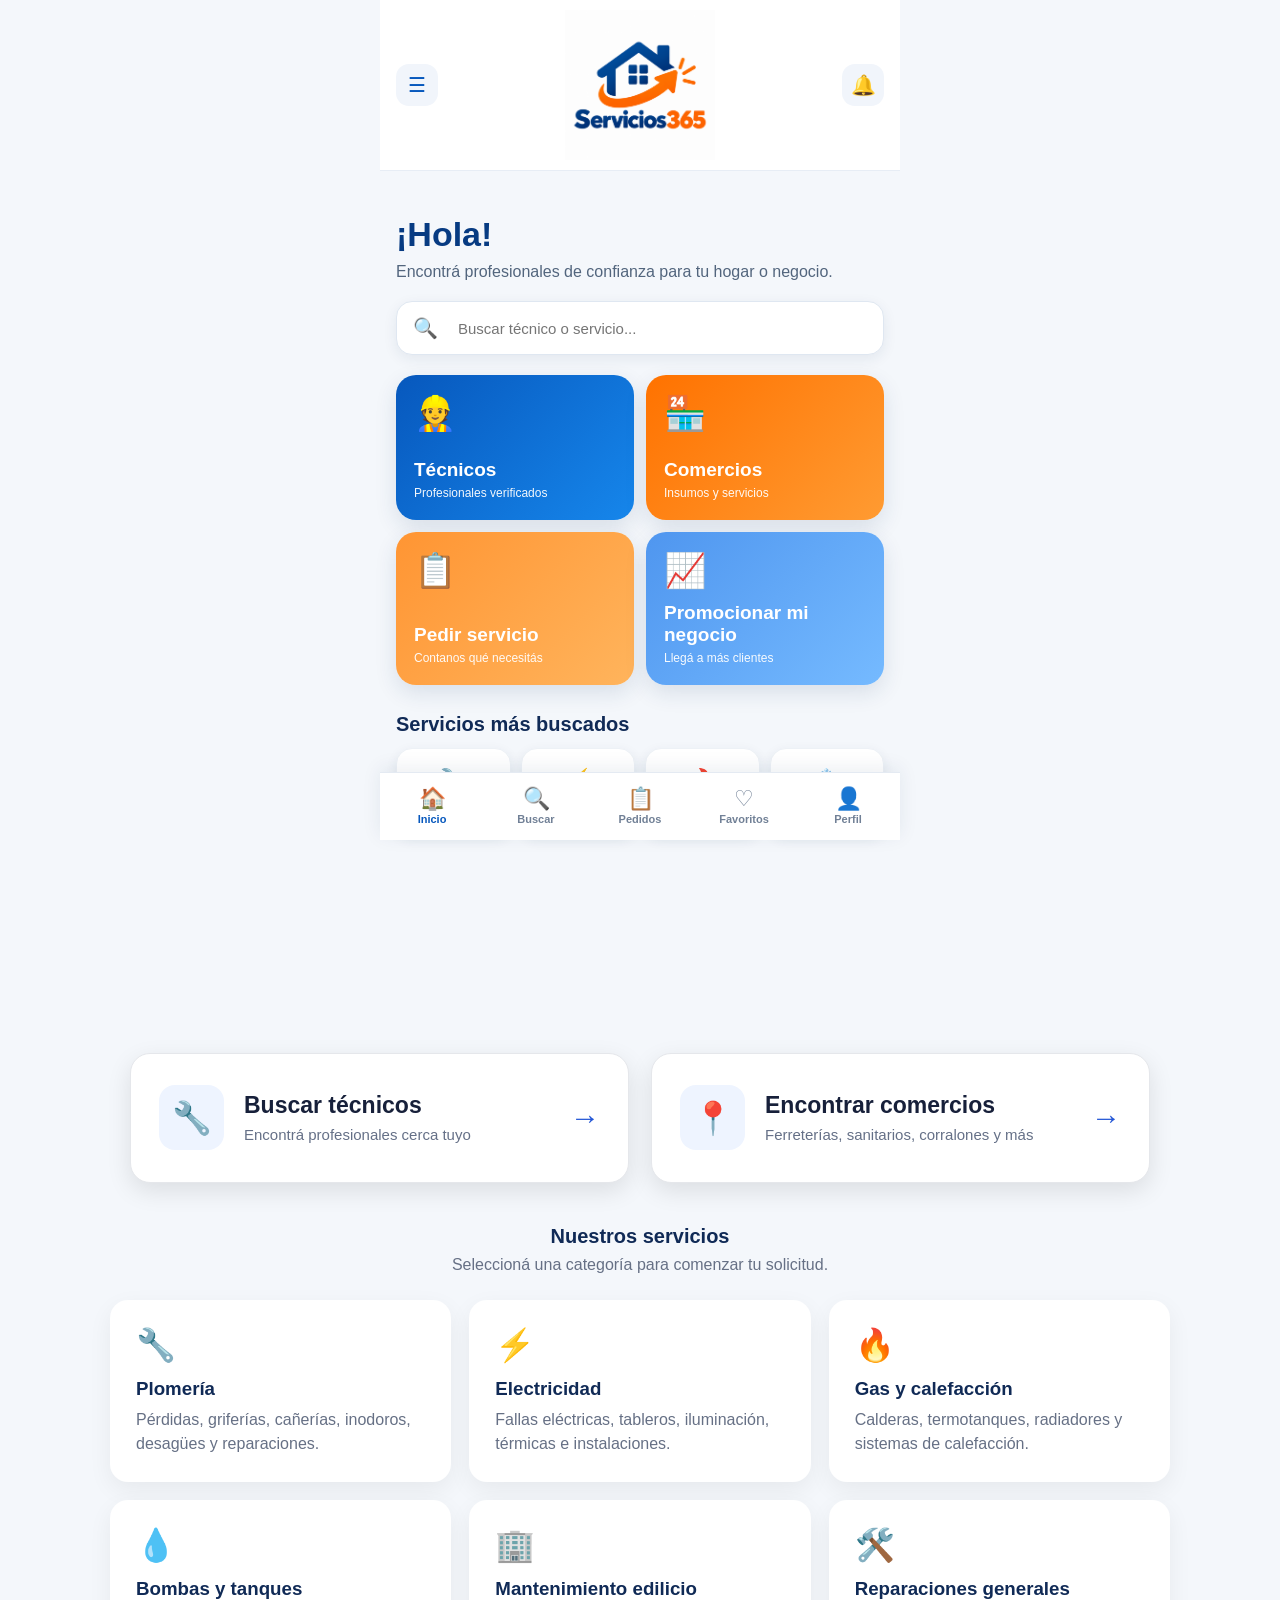
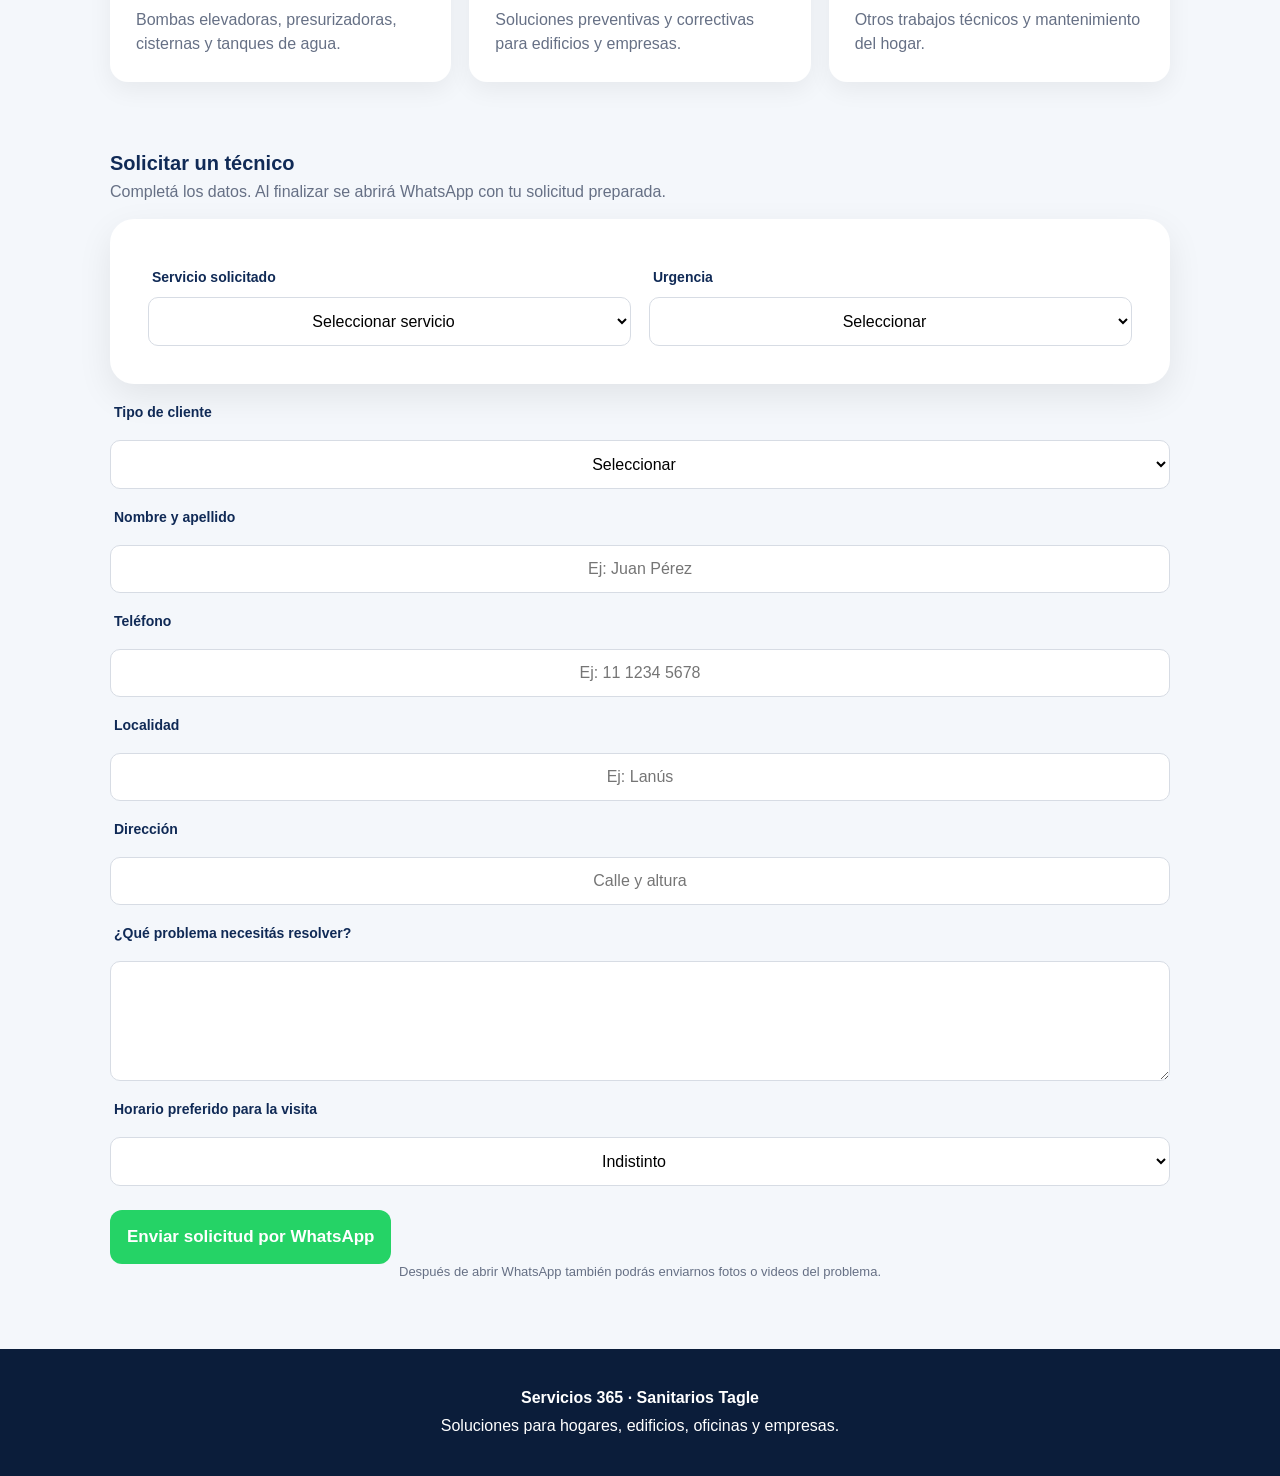
==== index.html @ eeb9fd7b "Update index.html" ====
<!DOCTYPE html>
<html lang="es">
<head>
    <meta charset="UTF-8">
    <meta name="viewport" content="width=device-width, initial-scale=1.0">
    <title>Servicios 365 | Soluciones Técnicas</title>
    <style>

    @media(max-width:700px){

    .accesos-365{
        grid-template-columns:1fr;
        margin-top:20px;
        gap:14px;
        padding:0 15px;
    }

    .acceso-card{
        min-height:110px;
        padding:20px;
    }

    .acceso-icono{
        width:55px;
        height:55px;
        min-width:55px;
        font-size:27px;
    }

    .acceso-card h2{
        font-size:20px;
    }

    .acceso-card p{
        font-size:14px;
    }
}

/* ACCESOS TECNICOS Y COMERCIOS */

.accesos-365{
    max-width:1200px;
    margin:35px auto 30px;
    padding:0 20px;
    display:grid;
    grid-template-columns:repeat(2,1fr);
    gap:22px;
}

.acceso-card{
    min-height:130px;
    padding:25px 28px;
    border-radius:20px;
    background:#ffffff;
    border:1px solid #e5e7eb;
    box-shadow:0 8px 25px rgba(0,0,0,.10);
    text-decoration:none;
    color:#17203a;
    display:flex;
    align-items:center;
    gap:20px;
    transition:.25s ease;
}

.acceso-card:hover{
    transform:translateY(-4px);
    box-shadow:0 14px 35px rgba(0,0,0,.16);
}

.acceso-icono{
    width:65px;
    height:65px;
    min-width:65px;
    border-radius:16px;
    background:#eef4ff;
    display:flex;
    justify-content:center;
    align-items:center;
    font-size:32px;
}

.acceso-card h2{
    margin:0 0 7px;
    font-size:23px;
    color:#17203a;
}

.acceso-card p{
    margin:0;
    font-size:15px;
    color:#657087;
}

.acceso-card span{
    margin-left:auto;
    font-size:30px;
    font-weight:bold;
    color:#2457d6;
}

*{
    box-sizing:border-box;
    margin:0;
    padding:0;
    font-family:Arial,Helvetica,sans-serif
}
    body{
      background:#f5f7fa;
      color:#172033;
    }

    header{
      background:linear-gradient(135deg,#071c62,#087cec);
      color:white;
      padding:30px 7% 70px;
    }

    nav{
      display:flex;
      justify-content:space-between;
      align-items:center;
      margin-bottom:60px;
    }

    .brand{
      display:flex;
      align-items:center;
      gap:12px;
    }

    .logo{
      background:white;
      color:#143d86;
      font-weight:bold;
      width:52px;
      height:52px;
      border-radius:14px;
      display:flex;
      align-items:center;
      justify-content:center;
    }

    .brand-title{
      font-size:21px;
      font-weight:bold;
    }

    .brand-sub{
      font-size:13px;
      opacity:.85;
    }

    .hero{
      max-width:1100px;
      margin:auto;
      display:grid;
      grid-template-columns:1.25fr .75fr;
      gap:50px;
      align-items:center;
    }

    .hero h1{
      font-size:58px;
      line-height:1.02;
      margin:15px 0 20px;
    }

    .hero p{
      font-size:19px;
      line-height:1.5;
      color:#dbeeff;
    }

    .tag{
      text-transform:uppercase;
      font-size:13px;
      font-weight:bold;
      letter-spacing:2px;
      color:#84cfff;
    }

    .hero-box{
      background:white;
      color:#172033;
      padding:28px;
      border-radius:22px;
      box-shadow:0 20px 50px rgba(0,0,0,.25);
    }

    .hero-box h2{
      margin-bottom:8px;
    }

    .hero-box p{
      color:#667085;
      font-size:15px;
    }

    .hero-box ul{
      margin-top:20px;
      padding-left:20px;
      line-height:2;
    }

    main{
      max-width:1100px;
      margin:auto;
      padding:70px 20px;
    }

    .section-title{
      text-align:center;
      margin-bottom:35px;
    }

    .section-title h2{
      font-size:38px;
      margin-bottom:10px;
    }

    .section-title p{
      color:#667085;
    }

    .services{
      display:grid;
      grid-template-columns:repeat(3,1fr);
      gap:18px;
      margin-bottom:70px;
    }

    .service{
      background:white;
      border-radius:18px;
      padding:24px;
      box-shadow:0 8px 25px rgba(0,0,0,.06);
      cursor:pointer;
      border:2px solid transparent;
      transition:.2s;
    }

    .service:hover{
      border-color:#087cec;
      transform:translateY(-2px);
    }

    .service span{
      font-size:32px;
    }

    .service h3{
      margin:14px 0 8px;
    }

    .service p{
      color:#667085;
      line-height:1.5;
    }

    .form-container{
      background:white;
      border-radius:24px;
      padding:38px;
      box-shadow:0 12px 35px rgba(0,0,0,.08);
    }

    form{
      display:grid;
      grid-template-columns:1fr 1fr;
      column-gap: 18px;
      row-gap: 0;
    }

    .field{
      display:flex;
      flex-direction:column;
      gap: 0;
    }

    .full{
      grid-column:1/-1;
    }

   label {
  display: block;
  width: 100%;
  box-sizing: border-box;
  text-align: left !important;
  padding-left: 4px;
  margin: 20px 0 !important;
  font-weight: bold;
  font-size: 14px;
}
    input,select,textarea{
      width:100%;
      padding:14px;
      border:1px solid #d7dce4;
      border-radius:10px;
      font-size:16px;
      background:white;
    }

    textarea{
      resize:vertical;
      min-height:120px;
    }

    input:focus,select:focus,textarea:focus{
      outline:2px solid #c7e5ff;
      border-color:#087cec;
    }

    .send{
      grid-column:1/-1;
      border:0;
      background:#25D366;
      color:white;
      padding:17px;
      border-radius:12px;
      font-size:17px;
      font-weight:bold;
      cursor:pointer;
    }

    .send:hover{
      background:#1ebc59;
    }

    .note{
      grid-column:1/-1;
      text-align:center;
      color:#667085;
      font-size:13px;
    }

    footer{
      background:#0b1d3a;
      color:white;
      padding:35px 20px;
      text-align:center;
      line-height:1.8;
    }

    @media(max-width:800px){
      .hero{
        grid-template-columns:1fr;
      }

      .hero h1{
        font-size:42px;
      }

      .services{
        grid-template-columns:1fr;
      }

      form{
        grid-template-columns:1fr;
      }

      .full,.send,.note{
        grid-column:auto;
      }
    }

        /* ==================================================
   SERVICIOS 365 - NUEVA PORTADA TIPO APP
   ================================================== */

body{
    margin:0 !important;
    background:#f4f7fb !important;
    font-family:Arial, Helvetica, sans-serif;
    color:#102a56;
}

header{
    background:#f4f7fb !important;
    padding:0 !important;
    min-height:auto !important;
}

/* CABECERA */

.app-header{
    width:100%;
    max-width:520px;
    margin:0 auto;
    padding:10px 16px;
    box-sizing:border-box;
    display:flex;
    align-items:center;
    justify-content:space-between;
    background:#ffffff;
    border-bottom:1px solid #e7edf5;
    position:sticky;
    top:0;
    z-index:1000;
}

.app-brand{
    flex:1;
    display:flex;
    justify-content:center;
    align-items:center;
}

.header-icon{
    width:42px;
    height:42px;
    border:0;
    background:#f1f5fb;
    border-radius:13px;
    font-size:20px;
    color:#0758bd;
    cursor:pointer;
}

/* CONTENEDOR PRINCIPAL */

.app-home{
    width:100%;
    max-width:520px;
    margin:0 auto;
    padding:24px 16px 110px;
    box-sizing:border-box;
    background:#f4f7fb;
}

/* SALUDO */

.home-welcome{
    margin-bottom:18px;
}

.home-welcome h1{
    margin:0;
    font-size:34px;
    line-height:1;
    color:#073b82;
    font-weight:800;
}

.home-welcome p{
    margin:8px 0 0;
    font-size:16px;
    line-height:1.4;
    color:#54657d;
}

/* BUSCADOR */

.home-search{
    width:100%;
    height:54px;
    display:flex;
    align-items:center;
    gap:10px;
    padding:0 16px;
    box-sizing:border-box;
    background:#ffffff;
    border:1px solid #e1e8f2;
    border-radius:16px;
    box-shadow:0 3px 12px rgba(20,50,90,.06);
    margin-bottom:20px;
}

.home-search span{
    font-size:20px;
}

.home-search input{
    flex:1;
    border:0;
    outline:none;
    background:transparent;
    font-size:15px;
    color:#213650;
}

/* BOTONES GRANDES */

.home-actions{
    display:grid;
    grid-template-columns:1fr 1fr;
    gap:12px;
    margin-bottom:28px;
}

.home-card{
    min-height:145px;
    padding:18px;
    border:0;
    border-radius:20px;
    text-decoration:none;
    display:flex;
    flex-direction:column;
    justify-content:flex-end;
    align-items:flex-start;
    box-sizing:border-box;
    cursor:pointer;
    color:#ffffff;
    box-shadow:0 8px 22px rgba(25,60,100,.12);
    transition:.2s ease;
    text-align:left;
}

.home-card:hover{
    transform:translateY(-2px);
}

.home-card .card-icon{
    font-size:34px;
    margin-bottom:auto;
}

.home-card strong{
    font-size:19px;
    margin-top:12px;
}

.home-card small{
    font-size:12px;
    line-height:1.3;
    margin-top:5px;
    opacity:.95;
}

.card-blue{
    background:linear-gradient(135deg,#0758bd,#1686eb);
}

.card-orange{
    background:linear-gradient(135deg,#ff7200,#ff9b32);
}

.card-orange-light{
    background:linear-gradient(135deg,#ff9533,#ffb45c);
}

.card-lightblue{
    background:linear-gradient(135deg,#4f96ef,#75baff);
}

/* SERVICIOS MÁS BUSCADOS */

.section-title{
    display:flex;
    justify-content:space-between;
    align-items:center;
    margin-bottom:12px;
}

.section-title h2{
    margin:0;
    font-size:20px;
    color:#102a56;
}

.service-grid{
    display:grid;
    grid-template-columns:repeat(4,1fr);
    gap:10px;
}

.service-item{
    background:#ffffff;
    min-height:90px;
    border-radius:16px;
    text-decoration:none;
    display:flex;
    flex-direction:column;
    justify-content:center;
    align-items:center;
    gap:7px;
    padding:10px 5px;
    box-sizing:border-box;
    box-shadow:0 3px 12px rgba(20,50,90,.07);
    border:1px solid #edf1f6;
}

.service-item span{
    font-size:28px;
}

.service-item small{
    font-size:11px;
    font-weight:700;
    text-align:center;
    color:#173b6b;
}

/* CELULAR */

@media(max-width:600px){

    .app-home{
        padding:20px 14px 100px;
    }

    .home-actions{
        gap:10px;
    }

    .home-card{
        min-height:135px;
        padding:15px;
    }

    .home-card strong{
        font-size:17px;
    }

    .service-grid{
        gap:7px;
    }

    .service-item{
        min-height:82px;
    }
}

/* ===== NAVEGACION INFERIOR SERVICIOS 365 ===== */

.bottom-nav{
    position:fixed;
    left:50%;
    bottom:0;
    transform:translateX(-50%);
    width:100%;
    max-width:520px;
    height:68px;
    background:#ffffff;
    display:flex;
    align-items:center;
    justify-content:space-around;
    border-top:1px solid #e4eaf2;
    box-shadow:0 -4px 18px rgba(20,50,90,.08);
    z-index:2000;
    padding-bottom:env(safe-area-inset-bottom);
}

.bottom-item{
    flex:1;
    height:100%;
    text-decoration:none;
    display:flex;
    flex-direction:column;
    align-items:center;
    justify-content:center;
    gap:3px;
    color:#718096;
}

.bottom-item span{
    font-size:22px;
    line-height:1;
}

.bottom-item small{
    font-size:11px;
    font-weight:600;
}

.bottom-item.active{
    color:#0758bd;
}

/* Buscar técnicos y comercios uno debajo del otro en celular */
@media (max-width: 600px){

    .accesos-365{
        display:grid !important;
        grid-template-columns:1fr !important;
        gap:14px !important;
        padding:0 14px !important;
    }

    .acceso-card{
        width:100% !important;
        box-sizing:border-box !important;
        min-height:90px !important;
    }
}

/* ===== REDUCIR ESPACIO ENTRE SERVICIOS Y ACCESOS ===== */

@media (max-width:600px){

    .popular-services{
        margin-bottom:18px !important;
        padding-bottom:0 !important;
    }

    .accesos-365{
        margin-top:0 !important;
        padding-top:0 !important;
        gap:14px !important;
    }

    .service-grid{
        margin-bottom:0 !important;
    }
}

/* ===== COMPACTAR PORTADA EN CELULAR ===== */

@media (max-width:600px){

    .app-home{
        padding-bottom:16px !important;
        margin-bottom:0 !important;
    }

    header{
        margin-bottom:0 !important;
        padding-bottom:0 !important;
        min-height:auto !important;
    }

    main{
        margin-top:0 !important;
        padding-top:8px !important;
    }

    .accesos-365{
        margin-top:0 !important;
        padding-top:0 !important;
        min-height:0 !important;
    }
}

/* ===== CENTRAR TITULO SOLICITAR TECNICO EN CELULAR ===== */

@media (max-width:600px){

    .solicitud-header,
    .titulo-solicitud,
    .solicitar-header{
        width:100% !important;
        display:flex !important;
        flex-direction:column !important;
        align-items:center !important;
        justify-content:center !important;
        text-align:center !important;
        gap:6px !important;
        margin:20px auto 14px !important;
        padding:0 18px !important;
        box-sizing:border-box !important;
    }

    .solicitud-header h2,
    .titulo-solicitud h2,
    .solicitar-header h2{
        width:100% !important;
        margin:0 !important;
        text-align:center !important;
    }

    .solicitud-header p,
    .titulo-solicitud p,
    .solicitar-header p{
        width:100% !important;
        max-width:420px !important;
        margin:0 auto !important;
        text-align:center !important;
    }
}

/* CENTRAR ENCABEZADO DE SOLICITUD EN CELULAR */
@media (max-width:600px){

    #solicitud > .section-title{
        display:flex !important;
        flex-direction:column !important;
        align-items:center !important;
        justify-content:center !important;
        width:100% !important;
        max-width:600px !important;
        margin:24px auto 18px !important;
        padding:0 20px !important;
        box-sizing:border-box !important;
        text-align:center !important;
        gap:8px !important;
        transform:translateY(-20px) !important;
    }

    #solicitud > .section-title h2{
        width:100% !important;
        margin:0 !important;
        text-align:center !important;
        font-size:28px !important;
        line-height:1.15 !important;
    }

    #solicitud > .section-title p{
        width:100% !important;
        max-width:520px !important;
        margin:0 auto !important;
        text-align:center !important;
        line-height:1.35 !important;
    }
}

form label {
  display: block;
  width: 100%;
  text-align: left !important;
  margin: 20px 0 8px 4px !important;
  padding: 0 !important;
  font-weight: 700;
}

#serviceForm .field label {
  display: block !important;
  width: 100% !important;
  box-sizing: border-box;
  text-align: left !important;
  margin: 12px 0 !important;
  padding-left: 4px !important;
  font-weight: 700;
}
        
    </style>

    <style>
  .field label {
    display: block;
    width: 100%;
    text-align: center;
    margin-bottom: 8px;
  }

  .field input,
  .field select {
    text-align: center;
    text-align-last: center;
  }
</style>

</head>

<body>

<header>

 <nav class="app-header">

    <button class="header-icon" aria-label="Menú">
        ☰
    </button>

    <div class="app-brand" style="display:flex; justify-content:center; align-items:center;">
    <img src="PORTADA%20SERVICIOS365.png"
         alt="Servicios 365"
         style="width:150px; height:auto; display:block;">
</div>

    <button class="header-icon" aria-label="Notificaciones">
        🔔
    </button>

</nav>

  <section class="app-home">

   <div class="home-welcome"
     style="display:block !important; margin:22px 0 18px !important; padding:0 !important;">

    <h1 style="
        display:block !important;
        margin:0 0 8px !important;
        color:#073b82 !important;
        font-size:34px !important;
        line-height:1.05 !important;
        font-weight:800 !important;">
        ¡Hola!
    </h1>

    <p style="
        display:block !important;
        margin:0 !important;
        color:#52657d !important;
        font-size:16px !important;
        line-height:1.4 !important;">
        Encontrá profesionales de confianza para tu hogar o negocio.
    </p>

</div>

<div class="home-search"
     style="
        display:flex !important;
        align-items:center !important;
        width:100% !important;
        height:54px !important;
        margin:0 0 20px !important;
        padding:0 16px !important;
        box-sizing:border-box !important;
        background:#ffffff !important;
        border:1px solid #dfe7f1 !important;
        border-radius:16px !important;
        box-shadow:0 4px 14px rgba(20,50,90,.08) !important;">

    <span style="font-size:20px; margin-right:10px;">🔍</span>

    <input
        type="text"
        placeholder="Buscar técnico o servicio..."
        style="
            display:block !important;
            flex:1 !important;
            width:auto !important;
            border:0 !important;
            outline:none !important;
            background:transparent !important;
            color:#173b6b !important;
            font-size:15px !important;
            padding:0 !important;">
</div>
    <div class="home-actions">

        <a href="tecnicos.html" class="home-card card-blue">
            <span class="card-icon">👷</span>
            <strong>Técnicos</strong>
            <small>Profesionales verificados</small>
        </a>

        <a href="comercios.html" class="home-card card-orange">
            <span class="card-icon">🏪</span>
            <strong>Comercios</strong>
            <small>Insumos y servicios</small>
        </a>

        <button
            class="home-card card-orange-light"
            onclick="document.querySelector('form')?.scrollIntoView({behavior:'smooth'})">
            <span class="card-icon">📋</span>
            <strong>Pedir servicio</strong>
            <small>Contanos qué necesitás</small>
        </button>

        <a href="registro-comercio.html" class="home-card card-lightblue">
            <span class="card-icon">📈</span>
            <strong>Promocionar mi negocio</strong>
            <small>Llegá a más clientes</small>
        </a>

    </div>

    <div class="popular-services">

        <div class="section-title">
            <h2>Servicios más buscados</h2>
        </div>

        <div class="service-grid">

            <a href="tecnicos.html" class="service-item">
                <span>🔧</span>
                <small>Plomería</small>
            </a>

            <a href="tecnicos.html" class="service-item">
                <span>⚡</span>
                <small>Electricidad</small>
            </a>

            <a href="tecnicos.html" class="service-item">
                <span>🔥</span>
                <small>Calefacción</small>
            </a>

            <a href="tecnicos.html" class="service-item">
                <span>❄️</span>
                <small>Aire acondicionado</small>
            </a>

        </div>

    </div>

</section>
</header>


<main>

  <section class="accesos-365">

    <a href="tecnicos.html" class="acceso-card">
        <div class="acceso-icono">🔧</div>
        <div>
            <h2>Buscar técnicos</h2>
            <p>Encontrá profesionales cerca tuyo</p>
        </div>
        <span>→</span>
    </a>

    <a href="comercios.html" class="acceso-card">
        <div class="acceso-icono">📍</div>
        <div>
            <h2>Encontrar comercios</h2>
            <p>Ferreterías, sanitarios, corralones y más</p>
        </div>
        <span>→</span>
    </a>

</section>

  <div class="section-title" style="display:block; text-align:center; margin:42px 0 26px;">
  <h2 style="margin:0 0 8px;">Nuestros servicios</h2>
  <p style="margin:0 auto; text-align:center;">
    Seleccioná una categoría para comenzar tu solicitud.
  </p>
</div>


  <section class="services">

    <div class="service" onclick="elegirServicio('Plomería')">
      <span>🔧</span>
      <h3>Plomería</h3>
      <p>Pérdidas, griferías, cañerías, inodoros, desagües y reparaciones.</p>
    </div>

    <div class="service" onclick="elegirServicio('Electricidad')">
      <span>⚡</span>
      <h3>Electricidad</h3>
      <p>Fallas eléctricas, tableros, iluminación, térmicas e instalaciones.</p>
    </div>

    <div class="service" onclick="elegirServicio('Gas y calefacción')">
      <span>🔥</span>
      <h3>Gas y calefacción</h3>
      <p>Calderas, termotanques, radiadores y sistemas de calefacción.</p>
    </div>

    <div class="service" onclick="elegirServicio('Bombas y tanques')">
      <span>💧</span>
      <h3>Bombas y tanques</h3>
      <p>Bombas elevadoras, presurizadoras, cisternas y tanques de agua.</p>
    </div>

    <div class="service" onclick="elegirServicio('Mantenimiento edilicio')">
      <span>🏢</span>
      <h3>Mantenimiento edilicio</h3>
      <p>Soluciones preventivas y correctivas para edificios y empresas.</p>
    </div>

    <div class="service" onclick="elegirServicio('Reparaciones generales')">
      <span>🛠️</span>
      <h3>Reparaciones generales</h3>
      <p>Otros trabajos técnicos y mantenimiento del hogar.</p>
    </div>

  </section>


  <section id="solicitud">

    <div class="section-title" style="display:block; text-align:left; margin:32px 0 18px;">
  <h2 style="margin:0 0 8px;">Solicitar un técnico</h2>
  <p style="margin:0; text-align:left;">
    Completá los datos. Al finalizar se abrirá WhatsApp con tu solicitud preparada.
  </p>
</div>

    <div class="form-container">

      <form id="serviceForm">

        <div class="field">
          <label>Servicio solicitado</label>

          <select id="servicio" required>
            <option value="">Seleccionar servicio</option>
            <option>Plomería</option>
            <option>Electricidad</option>
            <option>Gas y calefacción</option>
            <option>Bombas y tanques</option>
            <option>Mantenimiento edilicio</option>
            <option>Reparaciones generales</option>
          </select>
        </div>


        <div class="field">
          <label>Urgencia</label>

          <select id="urgencia" required>
            <option value="">Seleccionar</option>
            <option>Normal</option>
            <option>Lo antes posible</option>
            <option>Urgente</option>
          </select>
        </div>
</div>

<div class="field">
  <label>Tipo de cliente</label>
  <select id="tipoCliente" required>
    <option value="">Seleccionar</option>
    <option>Particular</option>
    <option>Consorcio / Edificio</option>
    <option>Comercio</option>
    <option>Empresa</option>
  </select>
</div>
<div class="field" id="campoOrganizacion" style="display:none;">
    <label>Nombre del comercio / empresa / consorcio</label>
    <input id="organizacion" type="text" placeholder="Ej: Empresa ABC">
</div>

        <div class="field">
          <label>Nombre y apellido</label>
          <input id="nombre" type="text" placeholder="Ej: Juan Pérez" required>
        </div>


        <div class="field">
          <label>Teléfono</label>
          <input id="telefono" type="tel" placeholder="Ej: 11 1234 5678" required>
        </div>


        <div class="field">
          <label>Localidad</label>
          <input id="localidad" type="text" placeholder="Ej: Lanús" required>
        </div>


        <div class="field">
          <label>Dirección</label>
          <input id="direccion" type="text" placeholder="Calle y altura">
        </div>


        <div class="field full">
          <label>¿Qué problema necesitás resolver?</label>

          <textarea
            id="problema"
            placeholder="Describí brevemente el problema..."
            required>
          </textarea>
        </div>


        <div class="field full">
          <label>Horario preferido para la visita</label>

          <select id="horario">
            <option>Indistinto</option>
            <option>Mañana</option>
            <option>Tarde</option>
          </select>
        </div>


        <button class="send" type="submit" style="margin-top:24px;">
          Enviar solicitud por WhatsApp
        </button>


        <div class="note">
          Después de abrir WhatsApp también podrás enviarnos fotos o videos del problema.
        </div>

      </form>

    </div>

  </section>

</main>


<footer>

  <strong>Servicios 365 · Sanitarios Tagle</strong><br>

  Soluciones para hogares, edificios, oficinas y empresas.

</footer>


<script>

const whatsapp = "5491127251718";

const SUPABASE_URL = "https://frbnlqihbxnesdbmduia.supabase.co";
const SUPABASE_ANON_KEY = "sb_publishable_iSyhMVlbPHgIiDhkaz2zuA_B9oEzfvz"

function elegirServicio(servicio){

  document.getElementById("servicio").value = servicio;

  document.getElementById("solicitud").scrollIntoView({
    behavior:"smooth"
  });

}

  const tipoClienteSelect = document.getElementById("tipoCliente");
const campoOrganizacion = document.getElementById("campoOrganizacion");
const organizacionInput = document.getElementById("organizacion");

tipoClienteSelect.addEventListener("change", function() {
    if (this.value === "Particular" || this.value === "") {
        campoOrganizacion.style.display = "none";
        organizacionInput.required = false;
        organizacionInput.value = "";
    } else {
        campoOrganizacion.style.display = "flex";
        organizacionInput.required = true;
    }
});

  document.getElementById("serviceForm").addEventListener("submit",async function(e){
  e.preventDefault();

  const servicio = document.getElementById("servicio").value;
  const urgencia = document.getElementById("urgencia").value;
  const tipoCliente = document.getElementById("tipoCliente").value;
  const nombreOrganizacion = document.getElementById("organizacion").value;
  const nombre = document.getElementById("nombre").value;
  const telefono = document.getElementById("telefono").value;
  const localidad = document.getElementById("localidad").value;
  const direccion = document.getElementById("direccion").value;
  const problema = document.querySelector('textarea#problema').value.trim();
  const horario = document.getElementById("horario").value;
  const ahora = new Date();
  const numeroSolicitud =
    "S365-" +
    ahora.getFullYear() +
    String(ahora.getMonth() + 1).padStart(2, "0") +
    String(ahora.getDate()).padStart(2, "0") +
    "-" +
    String(ahora.getHours()).padStart(2, "0") +
    String(ahora.getMinutes()).padStart(2, "0");

try {
  const respuesta = await fetch(`${SUPABASE_URL}/rest/v1/solicitudes`, {
    method: "POST",
    headers: {
      "apikey": SUPABASE_ANON_KEY,
      "Content-Type": "application/json",
      "Prefer": "return=minimal"
    },
    body: JSON.stringify({
      numero_solicitud: numeroSolicitud,
      servicio: servicio,
      urgencia: urgencia,
      tipo_cliente: tipoCliente,
      organizacion: tipoCliente === "Particular" ? null : nombreOrganizacion,
      nombre: nombre,
      telefono: telefono,
      localidad: localidad,
      direccion: direccion,
      problema: problema,
      horario: horario
    })
  });

  if (!respuesta.ok) {
    const detalle = await respuesta.text();
    console.error("Error Supabase:", detalle);
    alert("No se pudo registrar la solicitud. Revisaremos la conexión.");
    
  }

} catch (error) {
  console.error("Error de conexión con Supabase:", error);
  alert("No se pudo conectar con la base de datos.");
  
}
    
  const organizacionMensaje =
    tipoCliente === "Particular"
        ? ""
        : `*Organización:* ${nombreOrganizacion}\n\n`;
  
  const mensaje =
`🔧 *NUEVA SOLICITUD - SERVICIOS 365*

*N° de solicitud:* ${numeroSolicitud}

*Servicio:* ${servicio}

*Urgencia:* ${urgencia}

*Tipo de cliente:* ${tipoCliente}

${organizacionMensaje}

*Cliente:* ${nombre}

*Teléfono:* ${telefono}

*Localidad:* ${localidad}

*Dirección:* ${direccion || "No indicada"}

*Problema:*
${problema}

*Horario preferido:* ${horario}

Solicitud enviada desde Servicios 365.`;


  const url =
  "https://wa.me/" +
  whatsapp +
  "?text=" +
  encodeURIComponent(mensaje);


window.location.href = url;
});

</script>

<nav class="bottom-nav">

    <a href="index.html" class="bottom-item active">
        <span>🏠</span>
        <small>Inicio</small>
    </a>

    <a href="tecnicos.html" class="bottom-item">
        <span>🔍</span>
        <small>Buscar</small>
    </a>

    <a href="trabajos.html" class="bottom-item">
        <span>📋</span>
        <small>Pedidos</small>
    </a>

    <a href="#" class="bottom-item">
        <span>♡</span>
        <small>Favoritos</small>
    </a>

    <a href="perfil-tecnico.html" class="bottom-item">
        <span>👤</span>
        <small>Perfil</small>
    </a>

</nav>
    
</body>
</html>
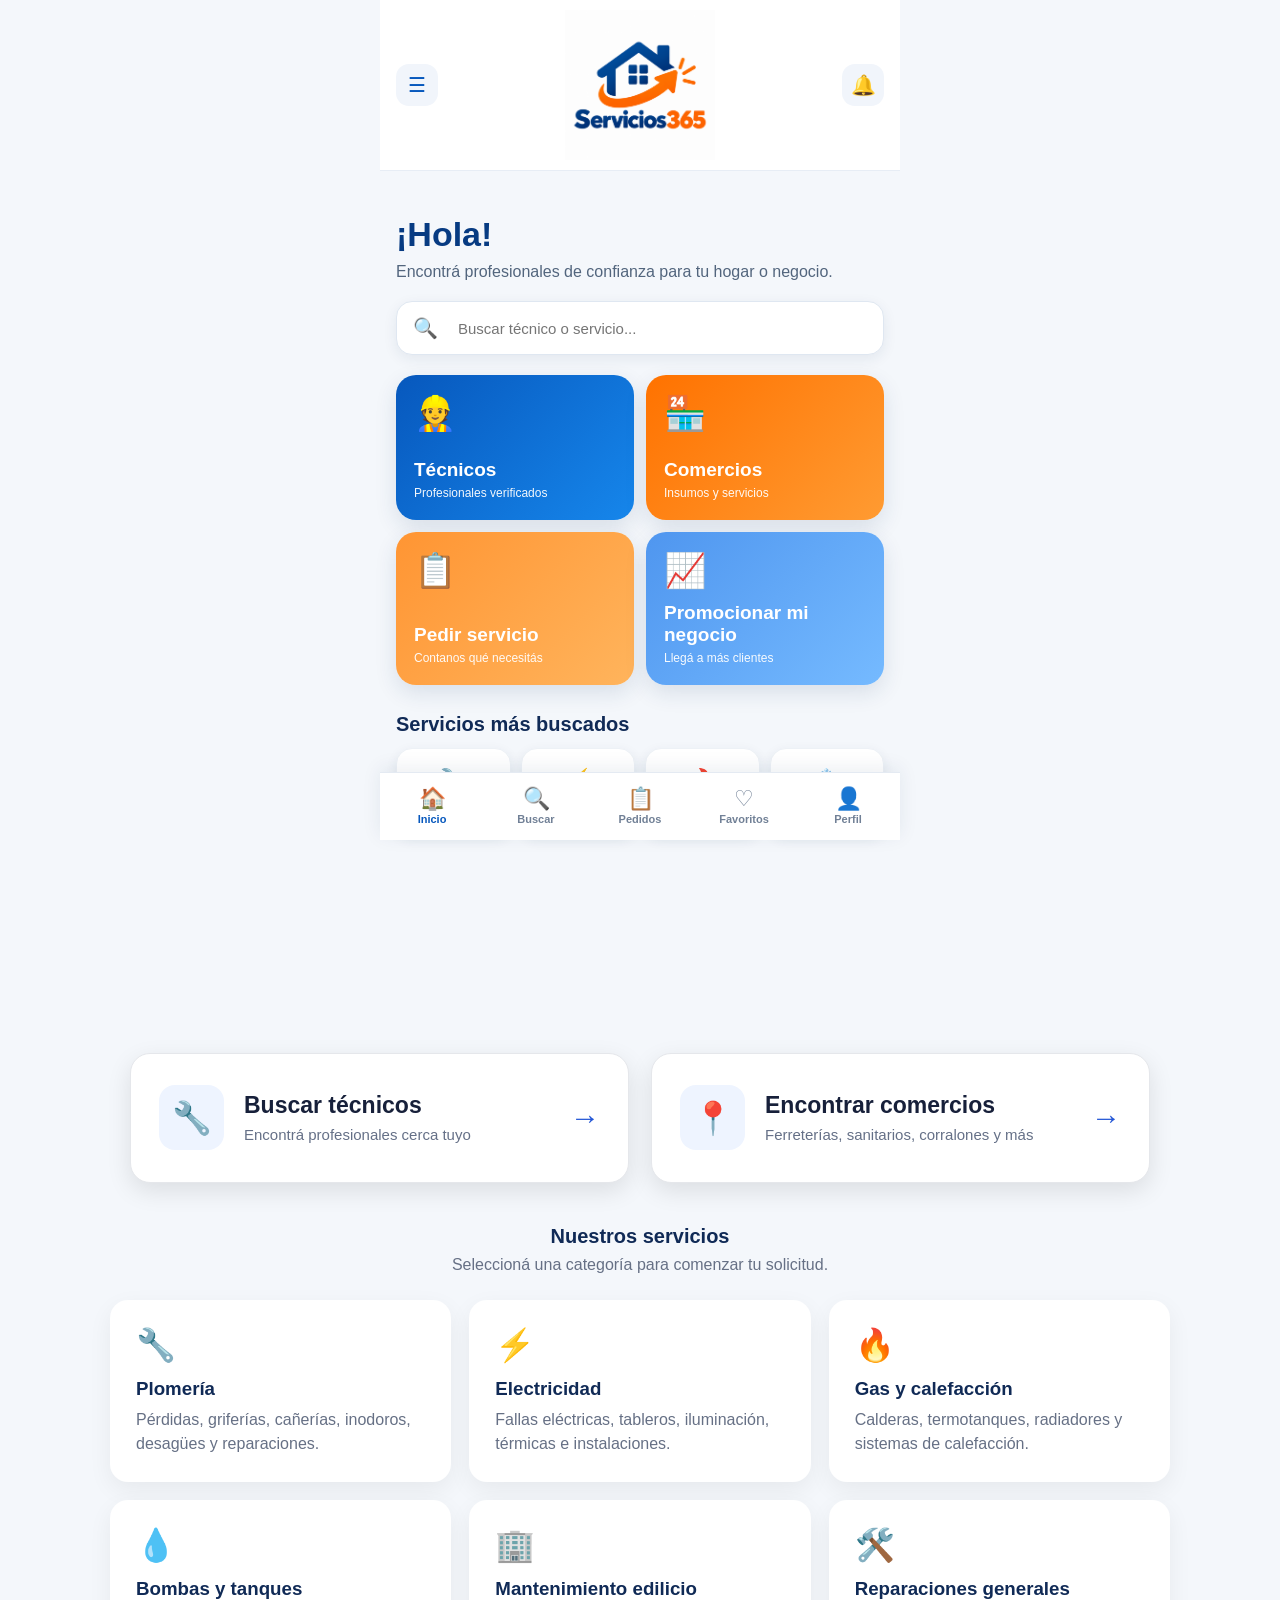
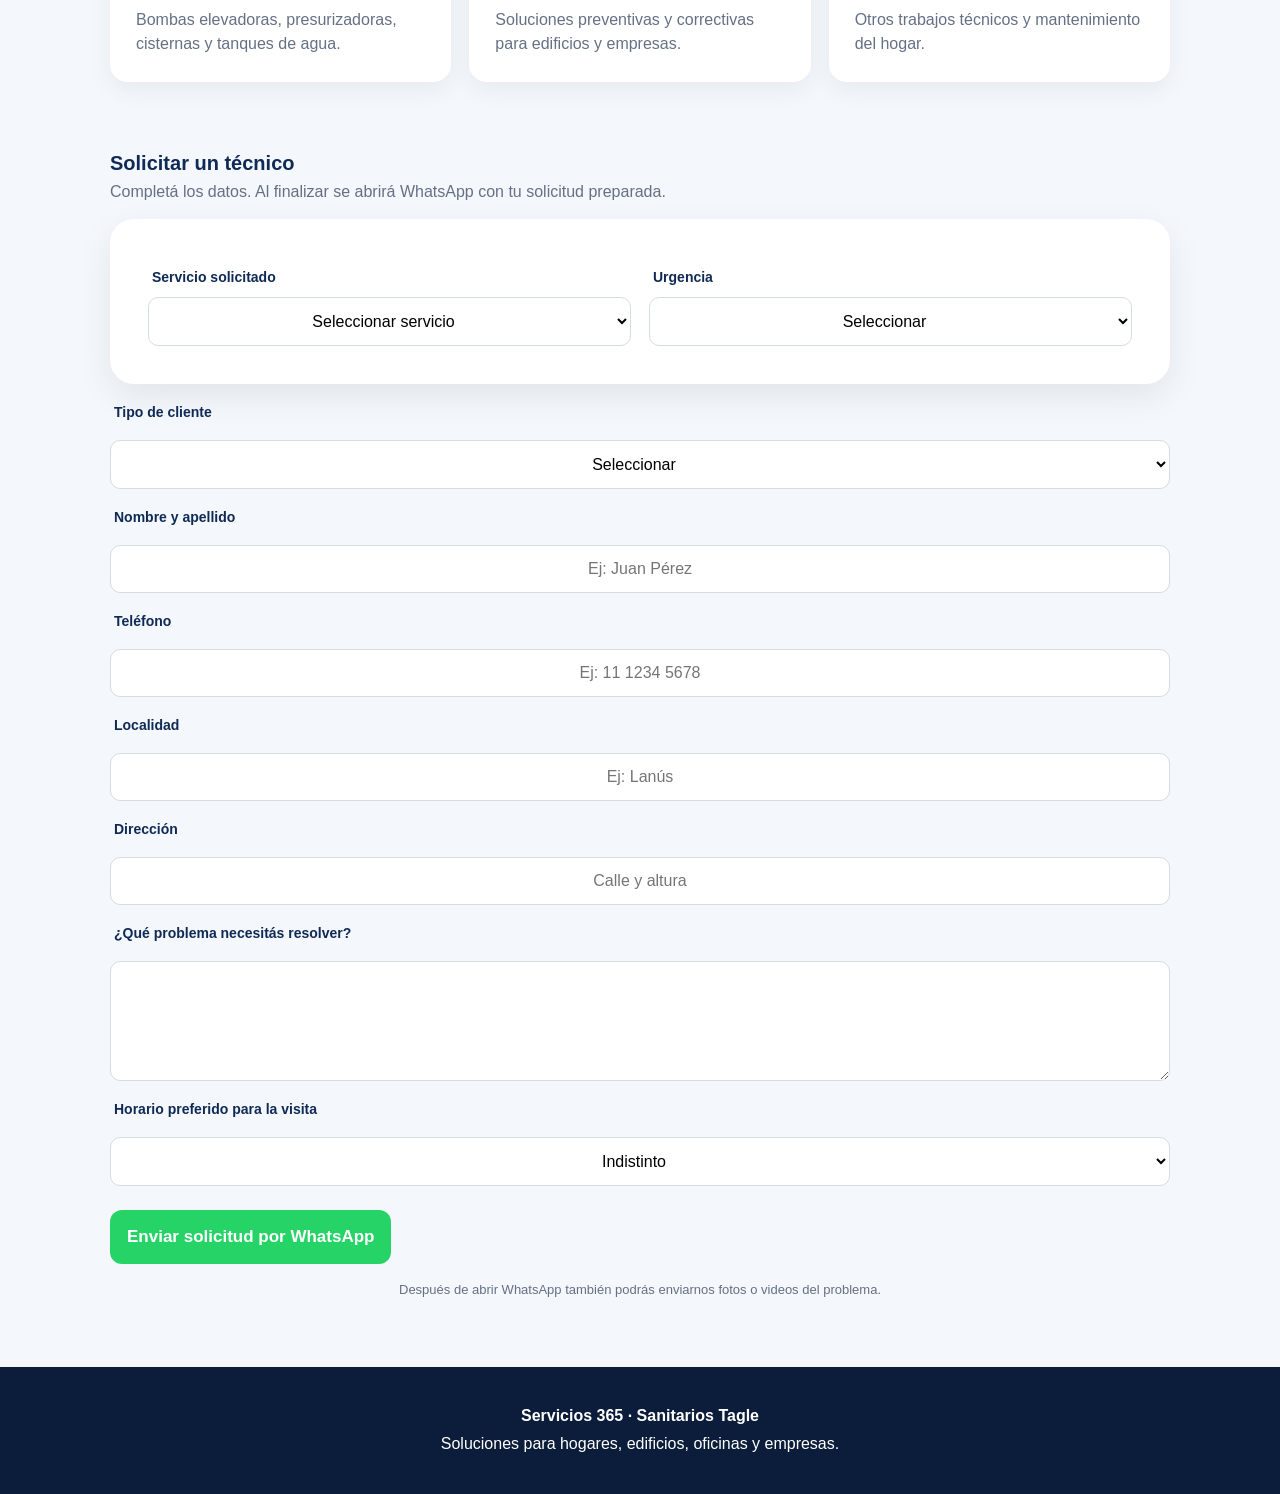
==== commit 7abc1e2b: "Update index.html" ====
--- a/index.html
+++ b/index.html
@@ -1163,8 +1163,8 @@
         </button>
 
 
-        <div class="note">
-          Después de abrir WhatsApp también podrás enviarnos fotos o videos del problema.
+         <div class="note" style="margin-top:18px;">
+         Después de abrir WhatsApp también podrás enviarnos fotos o videos del problema.
         </div>
 
       </form>
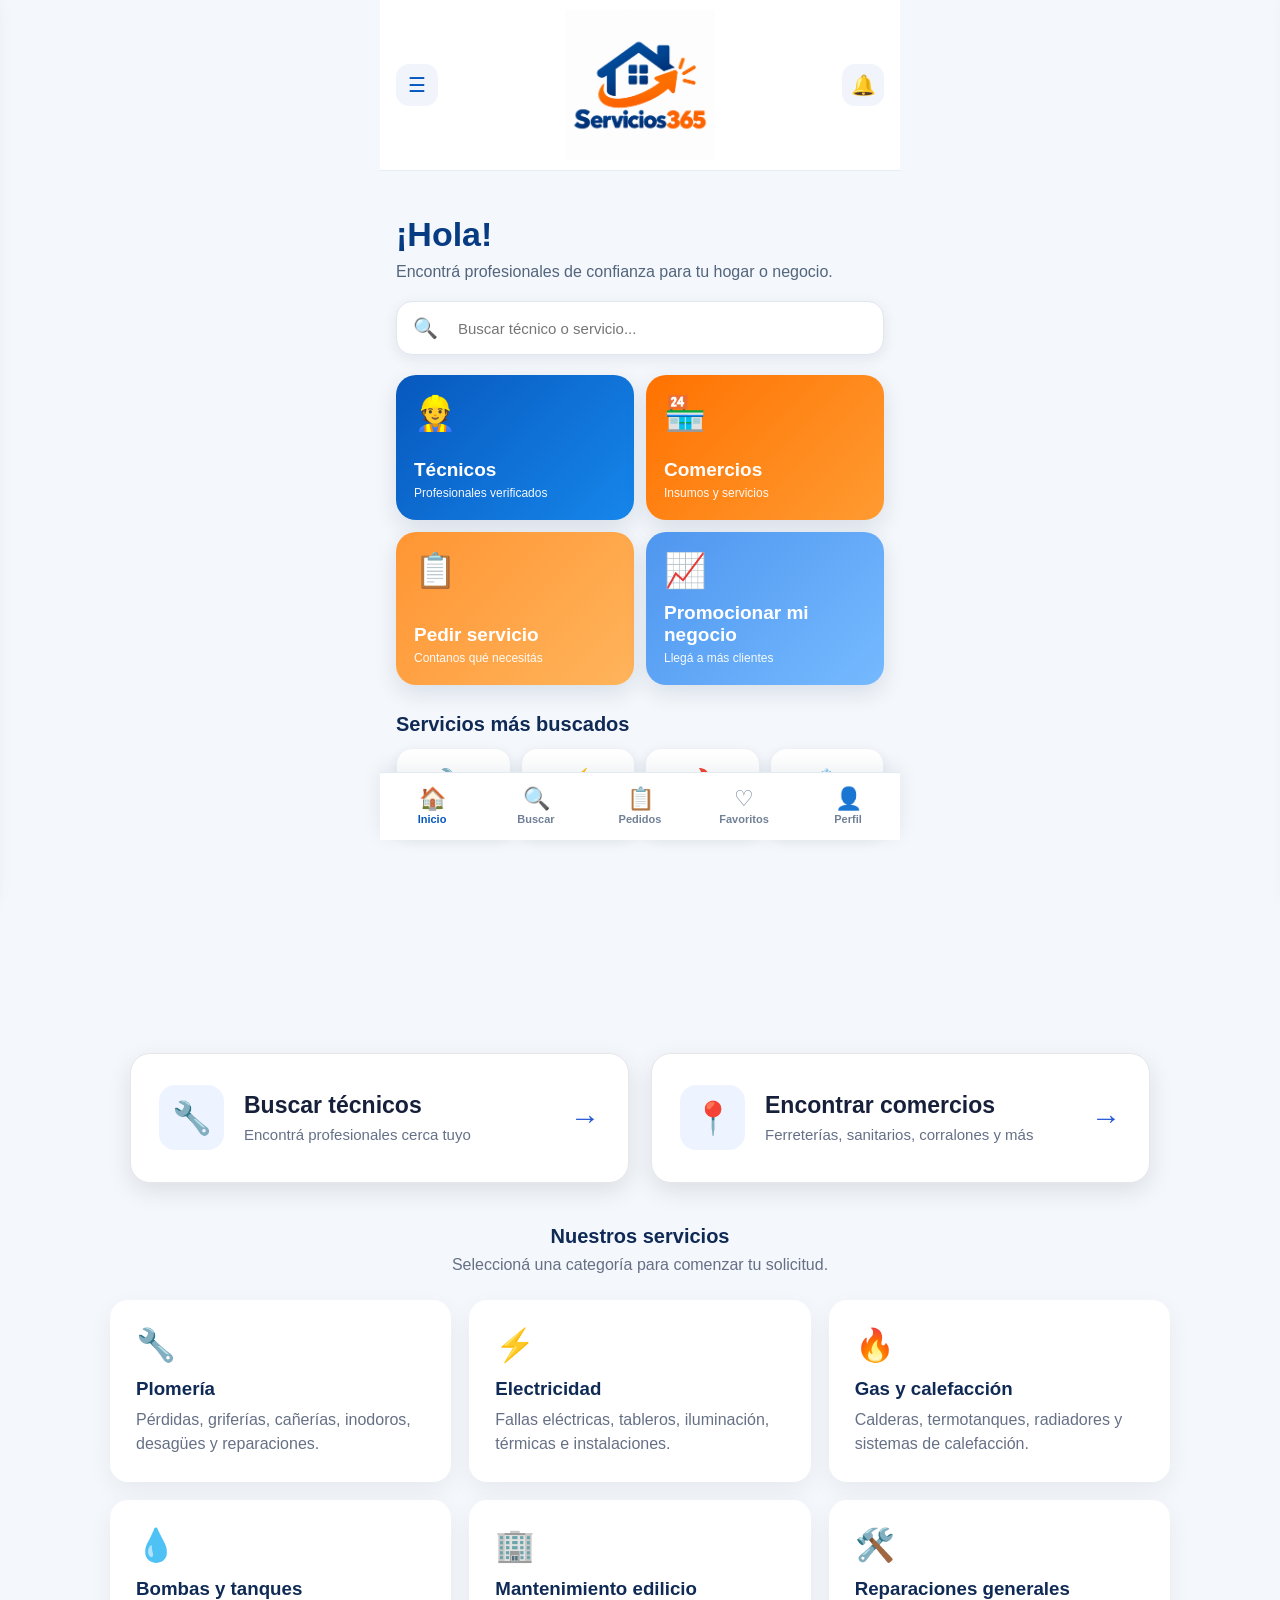
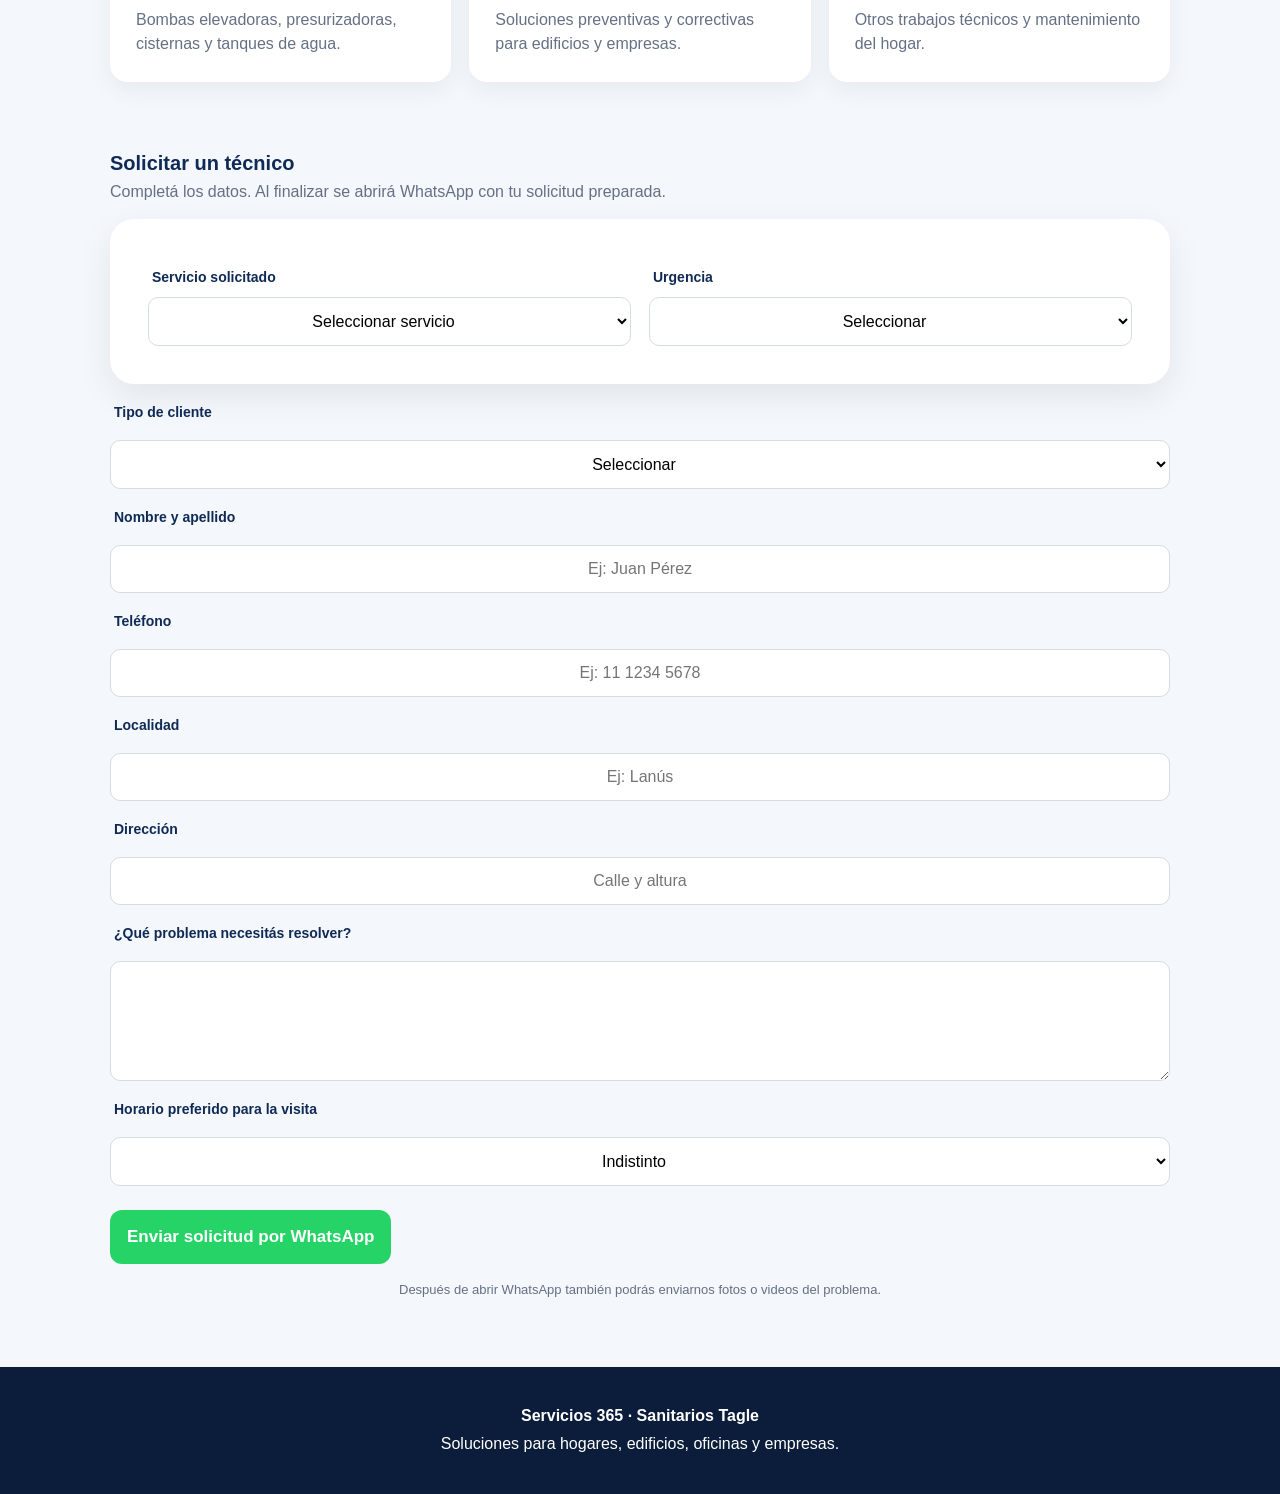
==== commit 0ad6c439: "Update index.html" ====
--- a/index.html
+++ b/index.html
@@ -820,6 +820,114 @@
   padding-left: 4px !important;
   font-weight: 700;
 }
+
+/* ===== MENÚ LATERAL Y NOTIFICACIONES ===== */
+
+.menu-overlay{
+  position: fixed;
+  inset: 0;
+  background: rgba(0,0,0,.35);
+  opacity: 0;
+  visibility: hidden;
+  transition: .25s;
+  z-index: 998;
+}
+
+.menu-overlay.show{
+  opacity: 1;
+  visibility: visible;
+}
+
+/* MENÚ IZQUIERDO */
+.side-menu{
+  position: fixed;
+  top: 0;
+  left: 0;
+  width: 300px;
+  max-width: 85%;
+  height: 100vh;
+  background: white;
+  z-index: 999;
+  padding: 20px;
+  box-shadow: 4px 0 20px rgba(0,0,0,.15);
+  transform: translateX(-105%);
+  transition: transform .3s ease;
+}
+
+.side-menu.open{
+  transform: translateX(0);
+}
+
+/* NOTIFICACIONES DERECHA */
+.notif-panel{
+  position: fixed;
+  top: 0;
+  right: 0;
+  width: 340px;
+  max-width: 90%;
+  height: 100vh;
+  background: white;
+  z-index: 999;
+  padding: 20px;
+  box-shadow: -4px 0 20px rgba(0,0,0,.15);
+  transform: translateX(105%);
+  transition: transform .3s ease;
+  overflow-y: auto;
+}
+
+.notif-panel.open{
+  transform: translateX(0);
+}
+
+.side-menu-header{
+  display: flex;
+  justify-content: space-between;
+  align-items: center;
+  padding-bottom: 15px;
+  margin-bottom: 15px;
+  border-bottom: 1px solid #e5e7eb;
+  font-size: 20px;
+  color: #0b3d91;
+}
+
+.close-panel{
+  border: none;
+  background: #f1f5f9;
+  width: 36px;
+  height: 36px;
+  border-radius: 50%;
+  cursor: pointer;
+  font-size: 18px;
+}
+
+.side-menu a{
+  display: block;
+  text-decoration: none;
+  color: #1e293b;
+  padding: 14px 10px;
+  margin: 3px 0;
+  border-radius: 10px;
+  font-weight: 600;
+}
+
+.side-menu a:hover{
+  background: #eaf4ff;
+  color: #0878f9;
+}
+
+.notif-item{
+  padding: 14px;
+  margin-bottom: 10px;
+  background: #f8fafc;
+  border-radius: 12px;
+  border-left: 4px solid #0878f9;
+}
+
+.notif-item p{
+  margin: 5px 0 0;
+  font-size: 14px;
+  color: #64748b;
+}
         
     </style>
 
@@ -838,6 +946,114 @@
   }
 </style>
 
+<style>
+/* ===== MENÚ LATERAL Y NOTIFICACIONES ===== */
+
+.menu-overlay{
+  position: fixed;
+  inset: 0;
+  background: rgba(0,0,0,.35);
+  opacity: 0;
+  visibility: hidden;
+  transition: .25s;
+  z-index: 998;
+}
+
+.menu-overlay.show{
+  opacity: 1;
+  visibility: visible;
+}
+
+.side-menu{
+  position: fixed;
+  top: 0;
+  left: 0;
+  width: 300px;
+  max-width: 85%;
+  height: 100vh;
+  background: white;
+  z-index: 999;
+  padding: 20px;
+  box-shadow: 4px 0 20px rgba(0,0,0,.15);
+  transform: translateX(-105%);
+  transition: transform .3s ease;
+}
+
+.side-menu.open{
+  transform: translateX(0);
+}
+
+.notif-panel{
+  position: fixed;
+  top: 0;
+  right: 0;
+  width: 340px;
+  max-width: 90%;
+  height: 100vh;
+  background: white;
+  z-index: 999;
+  padding: 20px;
+  box-shadow: -4px 0 20px rgba(0,0,0,.15);
+  transform: translateX(105%);
+  transition: transform .3s ease;
+  overflow-y: auto;
+}
+
+.notif-panel.open{
+  transform: translateX(0);
+}
+
+.side-menu-header{
+  display: flex;
+  justify-content: space-between;
+  align-items: center;
+  padding-bottom: 15px;
+  margin-bottom: 15px;
+  border-bottom: 1px solid #e5e7eb;
+  font-size: 20px;
+  color: #0b3d91;
+}
+
+.close-panel{
+  border: none;
+  background: #f1f5f9;
+  width: 36px;
+  height: 36px;
+  border-radius: 50%;
+  cursor: pointer;
+  font-size: 18px;
+}
+
+.side-menu a{
+  display: block;
+  text-decoration: none;
+  color: #1e293b;
+  padding: 14px 10px;
+  margin: 3px 0;
+  border-radius: 10px;
+  font-weight: 600;
+}
+
+.side-menu a:hover{
+  background: #eaf4ff;
+  color: #0878f9;
+}
+
+.notif-item{
+  padding: 14px;
+  margin-bottom: 10px;
+  background: #f8fafc;
+  border-radius: 12px;
+  border-left: 4px solid #0878f9;
+}
+
+.notif-item p{
+  margin: 5px 0 0;
+  font-size: 14px;
+  color: #64748b;
+}
+</style>
+    
 </head>
 
 <body>
@@ -846,7 +1062,8 @@
 
  <nav class="app-header">
 
-    <button class="header-icon" aria-label="Menú">
+<button id="menuBtn" class="header-icon" aria-label="Menú">
+     
         ☰
     </button>
 
@@ -856,11 +1073,58 @@
          style="width:150px; height:auto; display:block;">
 </div>
 
-    <button class="header-icon" aria-label="Notificaciones">
+
+<button id="notifBtn" class="header-icon" aria-label="Notificaciones">
+     
         🔔
     </button>
 
 </nav>
+
+    <!-- MENÚ LATERAL -->
+<div id="menuOverlay" class="menu-overlay"></div>
+
+<aside id="sideMenu" class="side-menu">
+  <div class="side-menu-header">
+    <strong>Servicios 365</strong>
+    <button id="closeMenu" class="close-panel">✕</button>
+  </div>
+
+  <a href="index.html">🏠 Inicio</a>
+  <a href="#">🔧 Buscar técnicos</a>
+  <a href="#">🏪 Buscar comercios</a>
+  <a href="#">📋 Mis pedidos</a>
+  <a href="#">❤️ Favoritos</a>
+  <a href="#">👤 Mi perfil</a>
+  <a href="#">⚙️ Configuración</a>
+  <a href="#">❓ Ayuda</a>
+</aside>
+
+
+<!-- PANEL DE NOTIFICACIONES -->
+<div id="notifOverlay" class="menu-overlay"></div>
+
+<aside id="notifPanel" class="notif-panel">
+  <div class="side-menu-header">
+    <strong>🔔 Notificaciones</strong>
+    <button id="closeNotif" class="close-panel">✕</button>
+  </div>
+
+  <div class="notif-item">
+    <strong>Servicios 365</strong>
+    <p>Acá vas a recibir nuevas consultas y avisos.</p>
+  </div>
+
+  <div class="notif-item">
+    <strong>Nuevos pedidos</strong>
+    <p>Cuando un cliente solicite un servicio aparecerá aquí.</p>
+  </div>
+
+  <div class="notif-item">
+    <strong>Mensajes</strong>
+    <p>También podremos mostrar consultas de clientes y comercios.</p>
+  </div>
+</aside>
 
   <section class="app-home">
 
@@ -1350,6 +1614,50 @@
     </a>
 
 </nav>
+
+    <script>
+document.addEventListener("DOMContentLoaded", function () {
+
+  const menuBtn = document.getElementById("menuBtn");
+  const sideMenu = document.getElementById("sideMenu");
+  const closeMenu = document.getElementById("closeMenu");
+  const menuOverlay = document.getElementById("menuOverlay");
+
+  const notifBtn = document.getElementById("notifBtn");
+  const notifPanel = document.getElementById("notifPanel");
+  const closeNotif = document.getElementById("closeNotif");
+  const notifOverlay = document.getElementById("notifOverlay");
+
+  function abrirMenu() {
+    sideMenu.classList.add("open");
+    menuOverlay.classList.add("show");
+  }
+
+  function cerrarMenu() {
+    sideMenu.classList.remove("open");
+    menuOverlay.classList.remove("show");
+  }
+
+  function abrirNotificaciones() {
+    notifPanel.classList.add("open");
+    notifOverlay.classList.add("show");
+  }
+
+  function cerrarNotificaciones() {
+    notifPanel.classList.remove("open");
+    notifOverlay.classList.remove("show");
+  }
+
+  if (menuBtn) menuBtn.addEventListener("click", abrirMenu);
+  if (closeMenu) closeMenu.addEventListener("click", cerrarMenu);
+  if (menuOverlay) menuOverlay.addEventListener("click", cerrarMenu);
+
+  if (notifBtn) notifBtn.addEventListener("click", abrirNotificaciones);
+  if (closeNotif) closeNotif.addEventListener("click", cerrarNotificaciones);
+  if (notifOverlay) notifOverlay.addEventListener("click", cerrarNotificaciones);
+
+});
+</script>
     
 </body>
 </html>
